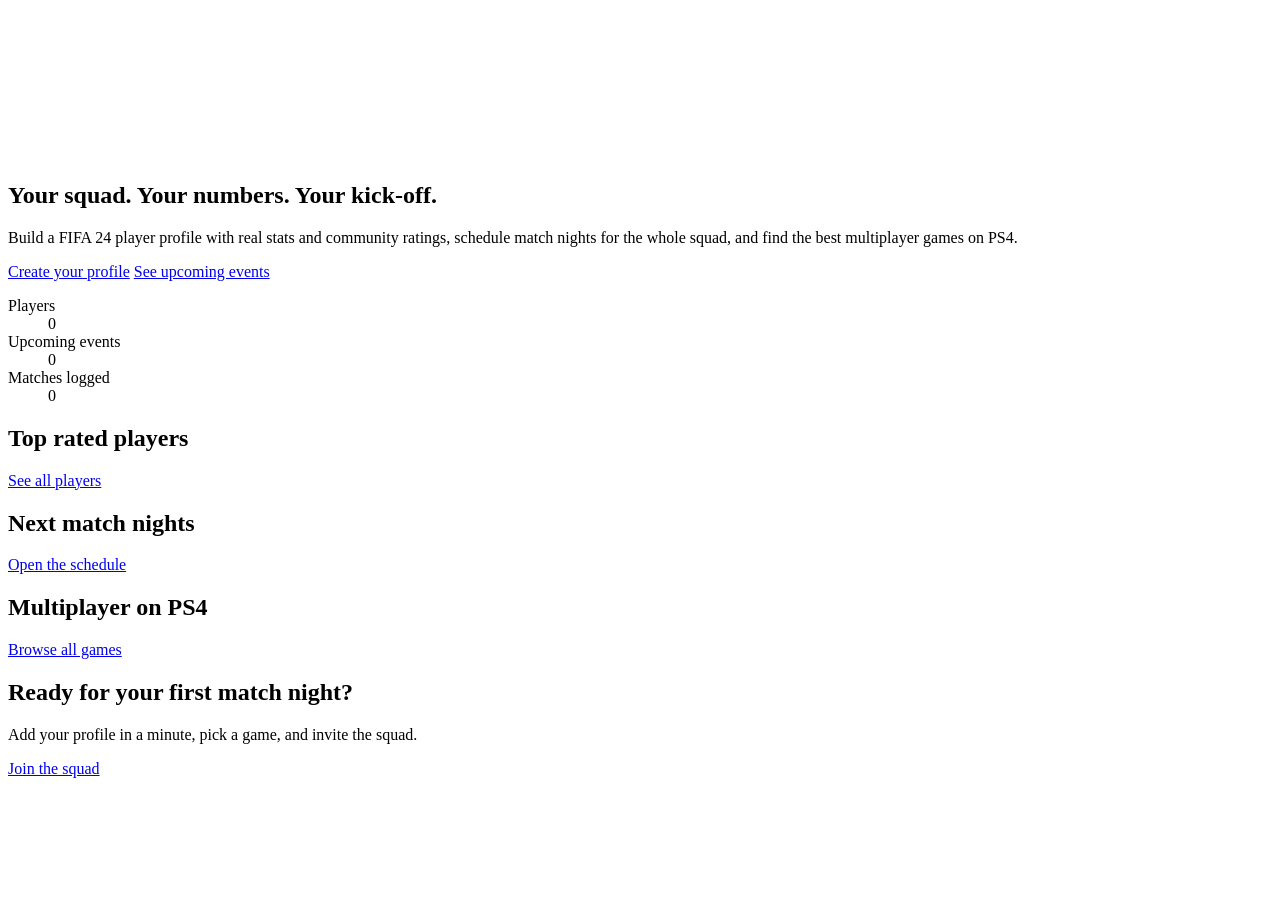
==== index.html @ e1622a7c "Add files via upload" ====
<!DOCTYPE html>
<html lang="en">
<head>
  <meta charset="UTF-8">
  <meta name="viewport" content="width=device-width, initial-scale=1">
  <title>PitchLine - The PS4 football squad hub</title>
  <meta name="description" content="Player profiles, ratings, stats and match-night scheduling for FIFA 24 on PS4.">
  <link rel="preconnect" href="https://fonts.googleapis.com">
  <link rel="preconnect" href="https://fonts.gstatic.com" crossorigin>
  <link href="https://fonts.googleapis.com/css2?family=Barlow+Condensed:ital,wght@0,600;0,700;1,700&family=DM+Sans:wght@400;500;700&display=swap" rel="stylesheet">
  <link rel="stylesheet" href="css/style.css">
</head>
<body data-page="home">
  <header id="site-header" class="site-header"></header>

  <main id="main">
    <section class="hero">
      <canvas id="hero-canvas" aria-hidden="true"></canvas>
      <div class="container hero-grid">
        <div class="hero-copy">
          <h1>Your squad. Your numbers. Your kick-off.</h1>
          <p class="lead">Build a FIFA 24 player profile with real stats and community ratings, schedule match nights for the whole squad, and find the best multiplayer games on PS4.</p>
          <div class="hero-cta">
            <a class="btn btn-big" href="players.html#new">Create your profile</a>
            <a class="btn btn-big btn-ghost" href="events.html">See upcoming events</a>
          </div>
          <dl class="hero-stats">
            <div><dt>Players</dt><dd id="stat-players" data-count="0">0</dd></div>
            <div><dt>Upcoming events</dt><dd id="stat-events" data-count="0">0</dd></div>
            <div><dt>Matches logged</dt><dd id="stat-matches" data-count="0">0</dd></div>
          </dl>
        </div>
        <div class="hero-showcase">
          <div id="hero-card"></div>
          <p id="hero-card-caption" class="caption"></p>
        </div>
      </div>
    </section>

    <section class="section container">
      <div class="section-head"><h2>Top rated players</h2><a href="players.html">See all players</a></div>
      <div class="card-grid" id="top-players"></div>
    </section>

    <section class="section container">
      <div class="section-head"><h2>Next match nights</h2><a href="events.html">Open the schedule</a></div>
      <div class="mini-grid" id="next-events"></div>
    </section>

    <section class="section container">
      <div class="section-head"><h2>Multiplayer on PS4</h2><a href="games.html">Browse all games</a></div>
      <div class="game-grid" id="game-strip"></div>
    </section>

    <section class="section container cta">
      <h2>Ready for your first match night?</h2>
      <p>Add your profile in a minute, pick a game, and invite the squad.</p>
      <a class="btn btn-big" href="players.html#new">Join the squad</a>
    </section>
  </main>

  <footer id="site-footer" class="site-footer"></footer>

  <script src="js/data.js"></script>
  <script src="js/common.js"></script>
  <script src="js/home.js"></script>
</body>
</html>
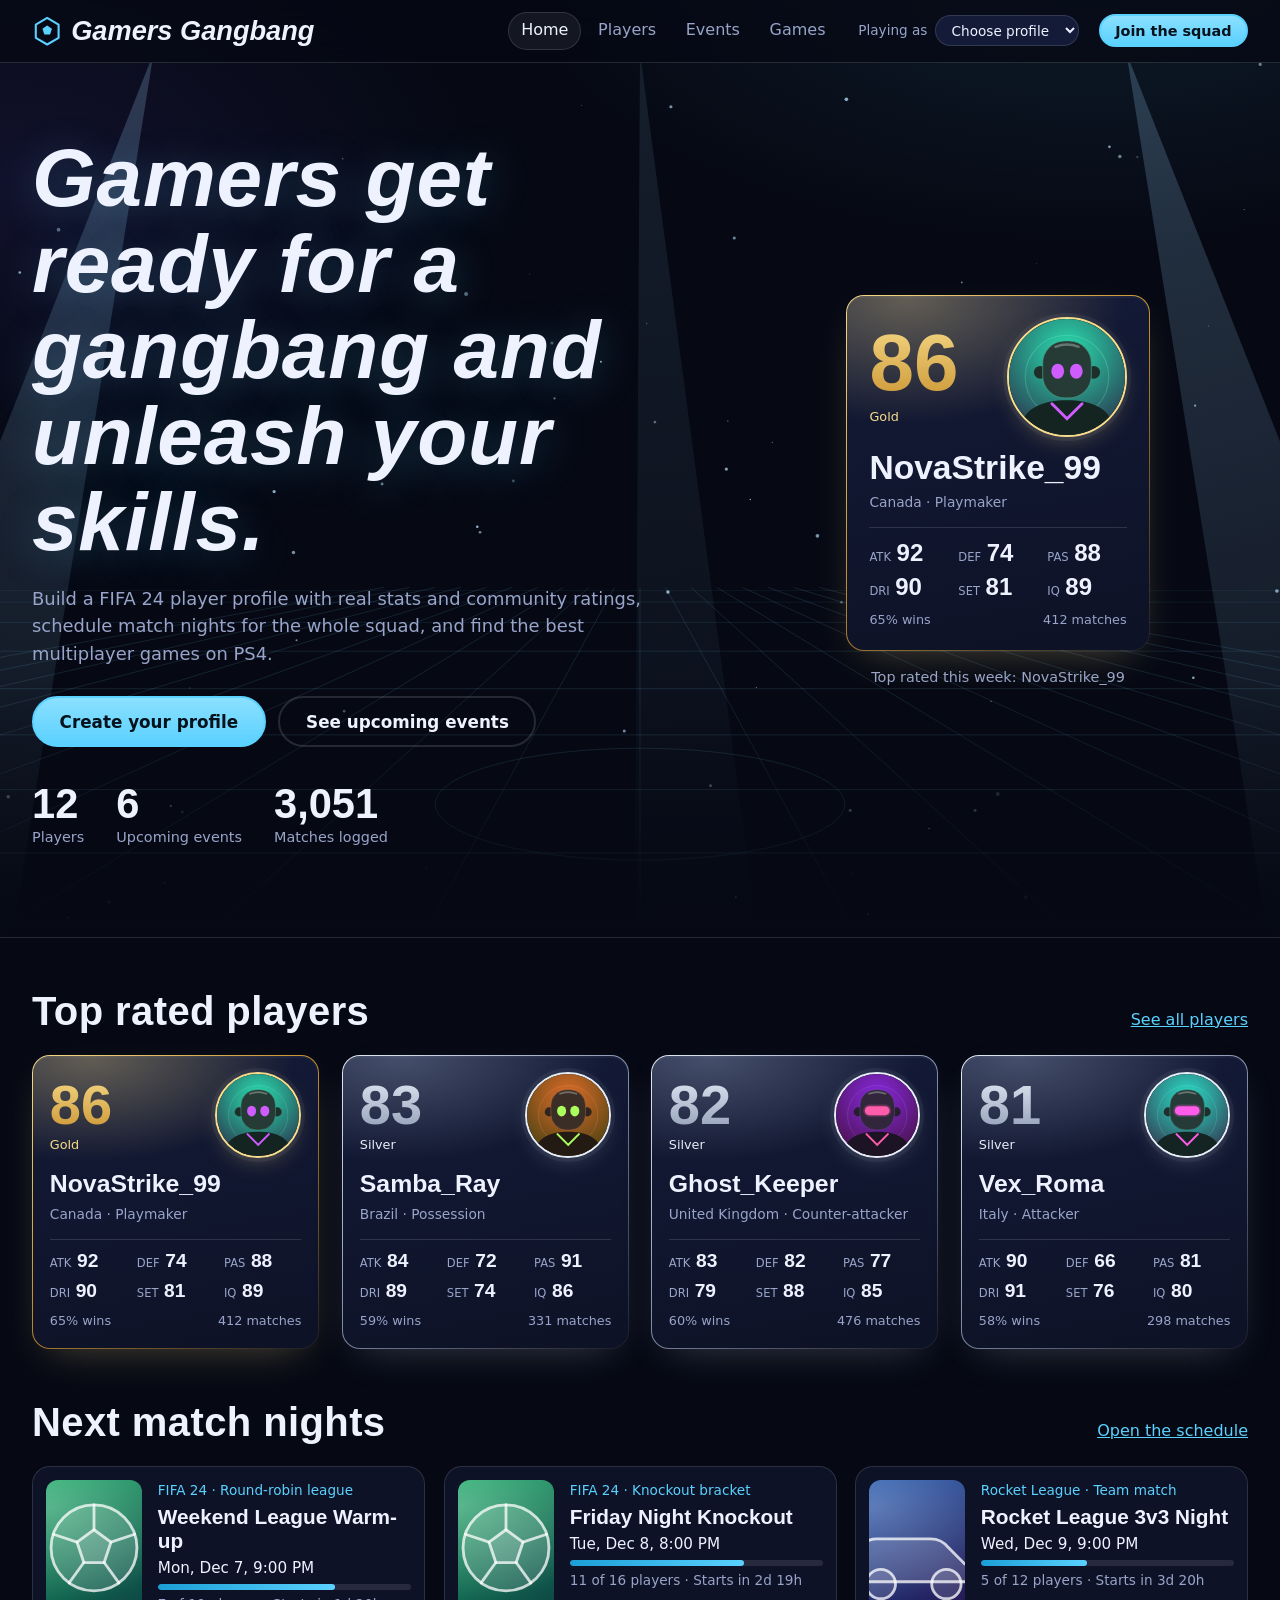
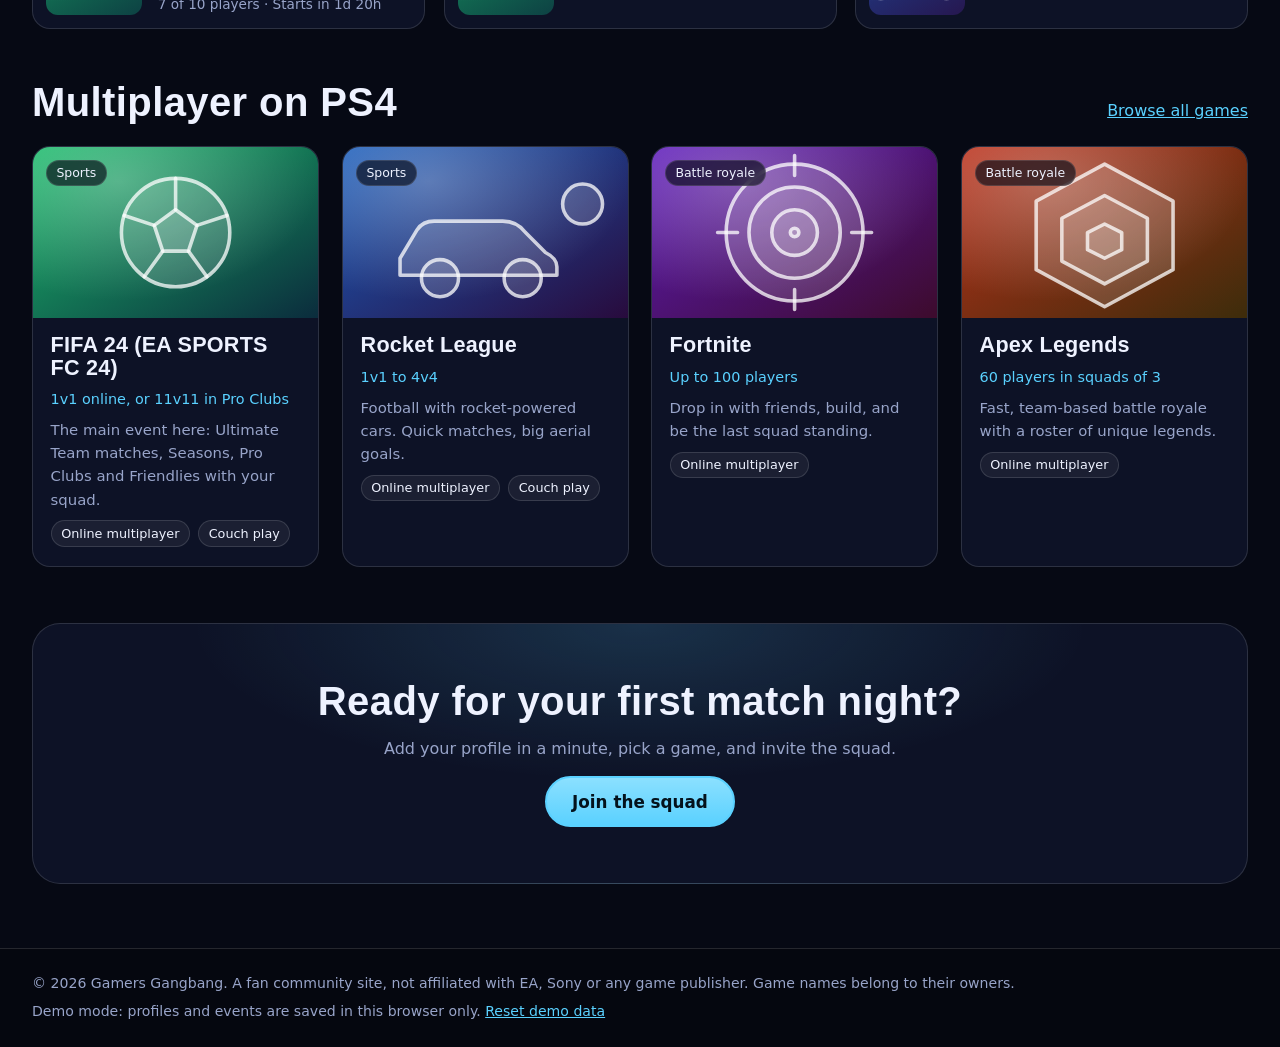
==== commit 0a3587aa: "Update hero section heading text" ====
--- a/index.html
+++ b/index.html
@@ -18,7 +18,7 @@
       <canvas id="hero-canvas" aria-hidden="true"></canvas>
       <div class="container hero-grid">
         <div class="hero-copy">
-          <h1>Your squad. Your numbers. Your kick-off.</h1>
+          <h1>Gamers get ready for a gangbang and unleash your skills.</h1>
           <p class="lead">Build a FIFA 24 player profile with real stats and community ratings, schedule match nights for the whole squad, and find the best multiplayer games on PS4.</p>
           <div class="hero-cta">
             <a class="btn btn-big" href="players.html#new">Create your profile</a>
--- a/css/style.css
+++ b/css/style.css
@@ -0,0 +1,351 @@
+/* PitchLine: stadium-at-night look. Change the colours in :root. */
+:root {
+  --ink: #060914;
+  --ink-2: #0d1226;
+  --ink-3: #141b38;
+  --glass: rgba(255, 255, 255, 0.06);
+  --line: rgba(255, 255, 255, 0.13);
+  --text: #eef2ff;
+  --muted: #98a4c9;
+  --cyan: #5ad1ff;
+  --cyan-deep: #1b9fd6;
+  --gold-1: #f7dc8a; --gold-2: #c8912e;
+  --silver-1: #e6edf7; --silver-2: #8b98b2;
+  --bronze-1: #e6a672; --bronze-2: #8f5530;
+  --win: #37d67a; --draw: #f0c04a; --loss: #ff6b6b;
+  --display: "Barlow Condensed", "Arial Narrow", "Roboto Condensed", Impact, sans-serif;
+  --body: "DM Sans", system-ui, -apple-system, "Segoe UI", Roboto, sans-serif;
+  --radius: 18px;
+}
+
+* { box-sizing: border-box; }
+html { scroll-behavior: smooth; }
+body {
+  margin: 0; min-height: 100vh; display: flex; flex-direction: column;
+  font-family: var(--body); color: var(--text); line-height: 1.55;
+  background:
+    radial-gradient(60rem 30rem at 85% -5%, rgba(90, 209, 255, 0.10), transparent 60%),
+    radial-gradient(50rem 30rem at 0% 20%, rgba(120, 90, 255, 0.10), transparent 60%),
+    var(--ink);
+  background-attachment: fixed;
+}
+main { flex: 1; }
+h1, h2, h3, h4 { font-family: var(--display); line-height: 1.05; margin: 0; font-weight: 700; letter-spacing: 0.01em; }
+h1 { font-size: clamp(2.6rem, 6.4vw, 5.2rem); font-style: italic; }
+h2 { font-size: clamp(1.8rem, 3.6vw, 2.5rem); }
+h3 { font-size: 1.35rem; }
+p { margin: 0; }
+a { color: var(--cyan); }
+img, svg { max-width: 100%; }
+.container { width: min(76rem, 100% - 2.5rem); margin-inline: auto; }
+.sr-only { position: absolute; width: 1px; height: 1px; overflow: hidden; clip: rect(0 0 0 0); white-space: nowrap; }
+[hidden] { display: none !important; }
+.lead { color: var(--muted); font-size: 1.12rem; max-width: 40rem; }
+.hint { color: var(--muted); font-size: 0.9rem; }
+.caption { color: var(--muted); font-size: 0.9rem; text-align: center; margin-top: 0.9rem; }
+.empty { color: var(--muted); padding: 2rem 0; }
+:focus-visible { outline: 3px solid #fff; outline-offset: 2px; }
+
+/* ---------- buttons ---------- */
+.btn {
+  display: inline-flex; align-items: center; justify-content: center; gap: 0.4rem;
+  font: 700 0.98rem var(--body); text-decoration: none; cursor: pointer; color: #04121c;
+  padding: 0.62rem 1.15rem; border-radius: 999px; border: 2px solid var(--cyan);
+  background: linear-gradient(180deg, #8be0ff, var(--cyan)); transition: transform .15s, box-shadow .15s, background .15s;
+}
+.btn:hover { box-shadow: 0 6px 24px rgba(90, 209, 255, 0.35); transform: translateY(-1px); }
+.btn:disabled { opacity: 0.55; cursor: not-allowed; transform: none; box-shadow: none; }
+.btn-ghost { background: transparent; color: var(--text); border-color: var(--line); }
+.btn-ghost:hover { border-color: var(--cyan); box-shadow: none; background: rgba(90, 209, 255, 0.08); }
+.btn-big { padding: 0.85rem 1.6rem; font-size: 1.05rem; }
+.btn-small { padding: 0.4rem 0.9rem; font-size: 0.9rem; }
+.linkbtn { background: none; border: 0; padding: 0; font: inherit; color: var(--cyan); text-decoration: underline; cursor: pointer; }
+
+/* ---------- header / footer ---------- */
+.site-header { position: sticky; top: 0; z-index: 30; background: rgba(6, 9, 20, 0.72); backdrop-filter: blur(14px); -webkit-backdrop-filter: blur(14px); border-bottom: 1px solid var(--line); }
+.bar { display: flex; align-items: center; gap: 1.25rem; padding: 0.75rem 0; flex-wrap: wrap; }
+.brand { display: inline-flex; align-items: center; gap: 0.55rem; font: italic 700 1.7rem var(--display); color: var(--text); text-decoration: none; margin-right: auto; }
+.brand-mark { width: 1.9rem; height: 1.9rem; color: var(--cyan); }
+.bar nav { display: flex; gap: 0.25rem; }
+.bar nav a { color: var(--muted); text-decoration: none; padding: 0.4rem 0.8rem; border-radius: 999px; font-weight: 500; }
+.bar nav a:hover { color: var(--text); }
+.bar nav a[aria-current="page"] { color: var(--text); background: var(--glass); box-shadow: inset 0 0 0 1px var(--line); }
+.me-pick { display: flex; align-items: center; gap: 0.5rem; color: var(--muted); font-size: 0.85rem; }
+.me-pick select { font: inherit; color: var(--text); background: var(--ink-3); border: 1px solid var(--line); border-radius: 999px; padding: 0.35rem 0.7rem; max-width: 11rem; }
+.site-footer { border-top: 1px solid var(--line); margin-top: 4rem; padding: 1.5rem 0; color: var(--muted); font-size: 0.88rem; background: rgba(0, 0, 0, 0.25); }
+.foot { display: grid; gap: 0.4rem; }
+
+/* ---------- hero ---------- */
+.hero { position: relative; overflow: hidden; border-bottom: 1px solid var(--line); }
+#hero-canvas { position: absolute; inset: 0; width: 100%; height: 100%; display: block; }
+.hero::after { content: ""; position: absolute; inset: auto 0 0 0; height: 30%; background: linear-gradient(180deg, transparent, var(--ink)); pointer-events: none; }
+.hero-grid { position: relative; z-index: 1; display: grid; grid-template-columns: 1.15fr 0.85fr; gap: 2.5rem; align-items: center; padding: 4.5rem 0 5.5rem; min-height: 34rem; }
+.hero-copy h1 { text-shadow: 0 6px 40px rgba(90, 209, 255, 0.25); }
+.hero-copy .lead { margin: 1.25rem 0 1.75rem; }
+.hero-cta { display: flex; flex-wrap: wrap; gap: 0.8rem; }
+.hero-stats { display: flex; flex-wrap: wrap; gap: 2rem; margin: 2.25rem 0 0; }
+.hero-stats div { display: grid; gap: 0.1rem; }
+.hero-stats dt { color: var(--muted); font-size: 0.9rem; order: 2; }
+.hero-stats dd { margin: 0; font: 700 2.6rem var(--display); color: var(--text); line-height: 1; }
+.hero-showcase { display: grid; justify-items: center; }
+#hero-card { width: min(19rem, 100%); }
+
+/* ---------- sections ---------- */
+.section { padding: 3.25rem 0 0; }
+.section-tight { padding-top: 1.5rem; }
+.section-head { display: flex; align-items: baseline; justify-content: space-between; gap: 1rem; margin-bottom: 1.4rem; flex-wrap: wrap; }
+.page-head { padding: 3rem 0 0.5rem; display: grid; gap: 1rem; justify-items: start; }
+.page-head h1 { font-size: clamp(2.4rem, 5.5vw, 4rem); }
+.cta { text-align: center; display: grid; justify-items: center; gap: 0.9rem; padding: 3.5rem 1.5rem; margin-top: 3.5rem; border: 1px solid var(--line); border-radius: 28px; background: radial-gradient(40rem 14rem at 50% 0%, rgba(90, 209, 255, 0.16), transparent 70%), var(--ink-2); }
+.cta p { color: var(--muted); }
+
+/* ---------- toolbar / chips ---------- */
+.toolbar { display: flex; flex-wrap: wrap; gap: 0.8rem; align-items: center; width: 100%; }
+.search { flex: 1 1 18rem; }
+.search input, .select select { width: 100%; font: inherit; color: var(--text); background: var(--ink-3); border: 1px solid var(--line); border-radius: 999px; padding: 0.65rem 1rem; }
+.select { display: flex; align-items: center; gap: 0.5rem; color: var(--muted); font-size: 0.9rem; }
+.select select { width: auto; }
+.chips { display: flex; flex-wrap: wrap; gap: 0.5rem; }
+.chip { font: 500 0.92rem var(--body); color: var(--text); cursor: pointer; padding: 0.4rem 0.95rem; border-radius: 999px; border: 1px solid var(--line); background: var(--glass); }
+.chip:hover { border-color: var(--cyan); }
+.chip[aria-pressed="true"] { background: var(--cyan); color: #04121c; border-color: var(--cyan); font-weight: 700; }
+.tag { display: inline-block; font-size: 0.8rem; padding: 0.15rem 0.6rem; border-radius: 999px; border: 1px solid var(--line); background: var(--glass); color: var(--text); }
+.tag-me { border-color: var(--win); color: var(--win); }
+.count { color: var(--muted); font-size: 0.9rem; }
+
+/* ---------- avatars ---------- */
+.av-svg, .av-img { display: block; width: 100%; height: 100%; object-fit: cover; }
+
+/* ---------- player cards (tilt + holographic sheen) ---------- */
+.tier-gold { --t1: var(--gold-1); --t2: var(--gold-2); --glow: rgba(247, 220, 138, 0.35); }
+.tier-silver { --t1: var(--silver-1); --t2: var(--silver-2); --glow: rgba(200, 215, 240, 0.28); }
+.tier-bronze { --t1: var(--bronze-1); --t2: var(--bronze-2); --glow: rgba(230, 166, 114, 0.28); }
+.card-grid { display: grid; grid-template-columns: repeat(auto-fill, minmax(14.5rem, 1fr)); gap: 1.4rem; }
+.tilt { transform: perspective(800px) rotateX(var(--rx, 0deg)) rotateY(var(--ry, 0deg)); transition: transform 0.18s ease-out, box-shadow 0.2s; will-change: transform; }
+.pcard {
+  position: relative; display: grid; gap: 0.35rem; text-align: left; width: 100%; padding: 1rem 1.05rem 1.05rem;
+  font: inherit; color: var(--text); cursor: pointer; overflow: hidden; isolation: isolate;
+  border: 1.5px solid transparent; border-radius: var(--radius);
+  background: linear-gradient(170deg, var(--ink-3), var(--ink-2)) padding-box, linear-gradient(140deg, var(--t1), var(--t2) 45%, rgba(255,255,255,.08)) border-box;
+  box-shadow: 0 14px 40px -18px var(--glow), 0 2px 0 rgba(255,255,255,.04) inset;
+}
+.pcard::before { content: ""; position: absolute; inset: 0; z-index: -1; background: radial-gradient(120% 60% at 20% 0%, var(--glow), transparent 60%); }
+.pcard::after { content: ""; position: absolute; inset: 0; pointer-events: none; opacity: 0; transition: opacity .25s; mix-blend-mode: soft-light;
+  background: radial-gradient(circle at var(--mx, 50%) var(--my, 30%), rgba(255,255,255,.85), transparent 55%), linear-gradient(115deg, transparent 30%, rgba(90,209,255,.5) 45%, rgba(255,120,220,.45) 55%, transparent 70%); }
+.pcard:hover { box-shadow: 0 22px 50px -16px var(--glow); }
+.pcard:hover::after { opacity: 0.7; }
+.pc-top { display: flex; justify-content: space-between; align-items: flex-start; }
+.pc-ovr { display: grid; line-height: 1; }
+.pc-ovr b { font: 700 3.5rem var(--display); background: linear-gradient(180deg, var(--t1), var(--t2)); -webkit-background-clip: text; background-clip: text; color: transparent; }
+.pc-ovr i { font-style: normal; font-size: 0.8rem; color: var(--t1); margin-top: 0.15rem; }
+.pc-av { width: 5.4rem; height: 5.4rem; border-radius: 50%; overflow: hidden; border: 2px solid var(--t1); box-shadow: 0 0 0 4px rgba(255,255,255,.05), 0 8px 24px -8px var(--glow); background: var(--ink); }
+.pc-name { font: 700 1.55rem var(--display); margin-top: 0.4rem; overflow-wrap: anywhere; }
+.pc-sub { color: var(--muted); font-size: 0.86rem; }
+.pc-stats { display: grid; grid-template-columns: repeat(3, 1fr); gap: 0.4rem 0.6rem; margin-top: 0.5rem; padding-top: 0.65rem; border-top: 1px solid var(--line); }
+.pc-stats span { display: flex; align-items: baseline; gap: 0.35rem; }
+.pc-stats b { font: 700 1.2rem var(--display); }
+.pc-stats em { font-style: normal; font-size: 0.72rem; color: var(--muted); }
+.pc-foot { display: flex; justify-content: space-between; font-size: 0.8rem; color: var(--muted); margin-top: 0.2rem; }
+.pcard-big { padding: 1.3rem 1.4rem 1.3rem; }
+.pcard-big .pc-ovr b { font-size: 5rem; }
+.pcard-big .pc-av { width: 7.5rem; height: 7.5rem; }
+.pcard-big .pc-name { font-size: 2.1rem; }
+.pcard-big .pc-stats b { font-size: 1.5rem; }
+
+/* ---------- games ---------- */
+.game-grid { display: grid; grid-template-columns: repeat(auto-fill, minmax(17rem, 1fr)); gap: 1.4rem; }
+.game-card { display: flex; flex-direction: column; overflow: hidden; border-radius: var(--radius); border: 1px solid var(--line); background: var(--ink-2); }
+.game-card:hover { box-shadow: 0 22px 50px -20px rgba(90, 209, 255, 0.35); }
+.game-art { position: relative; aspect-ratio: 5 / 3; overflow: hidden; }
+.game-svg { display: block; width: 100%; height: 100%; }
+.game-cat { position: absolute; left: 0.8rem; top: 0.8rem; font-size: 0.78rem; padding: 0.15rem 0.6rem; border-radius: 999px; background: rgba(6, 9, 20, 0.65); border: 1px solid var(--line); backdrop-filter: blur(6px); }
+.game-body { display: grid; gap: 0.55rem; padding: 1rem 1.1rem 1.2rem; flex: 1; align-content: start; }
+.game-players { color: var(--cyan); font-size: 0.9rem; font-weight: 500; }
+.game-blurb { color: var(--muted); font-size: 0.93rem; }
+.game-events { color: var(--muted); font-size: 0.85rem; }
+.game-body .btn { justify-self: start; }
+.note { margin-top: 1.5rem; }
+
+/* ---------- events ---------- */
+.mini-grid { display: grid; grid-template-columns: repeat(auto-fit, minmax(17rem, 1fr)); gap: 1.2rem; }
+.ev-mini { display: grid; grid-template-columns: 6rem 1fr; gap: 1rem; padding: 0.8rem; text-decoration: none; color: var(--text); border-radius: var(--radius); border: 1px solid var(--line); background: var(--ink-2); }
+.ev-mini-art { border-radius: 12px; overflow: hidden; min-height: 6rem; }
+.ev-mini-art .game-svg { height: 100%; }
+.ev-mini-body { display: grid; gap: 0.25rem; align-content: start; }
+.ev-mini-body strong { font: 700 1.3rem var(--display); }
+.ev-meta { color: var(--cyan); font-size: 0.85rem; font-weight: 500; }
+.ev-when { color: var(--text); font-size: 0.95rem; }
+.ev-count { color: var(--muted); font-size: 0.85rem; margin-left: 0.4rem; }
+.ev-mini .ev-count { margin-left: 0; }
+.slots { height: 6px; border-radius: 6px; background: rgba(255, 255, 255, 0.1); overflow: hidden; }
+.slots span { display: block; height: 100%; border-radius: 6px; background: linear-gradient(90deg, var(--cyan-deep), var(--cyan)); }
+.slot-text { color: var(--muted); font-size: 0.85rem; }
+
+.events-layout { display: grid; grid-template-columns: 1fr 19rem; gap: 2rem; padding-top: 2rem; align-items: start; }
+.list-head { display: flex; justify-content: space-between; align-items: baseline; gap: 1rem; margin-bottom: 0.9rem; }
+.event-list { display: grid; gap: 1.1rem; margin-top: 1.1rem; }
+.event { display: grid; grid-template-columns: 10.5rem 1fr auto; gap: 1.2rem; padding: 0.9rem; border-radius: var(--radius); border: 1px solid var(--line); background: linear-gradient(170deg, var(--ink-3), var(--ink-2)); align-items: center; }
+.event.state-live { border-color: var(--win); box-shadow: 0 0 0 1px var(--win) inset; }
+.event.state-past { opacity: 0.72; }
+.ev-art { position: relative; border-radius: 12px; overflow: hidden; align-self: stretch; min-height: 8rem; }
+.ev-art .game-svg { position: absolute; inset: 0; height: 100%; }
+.date-badge { position: absolute; left: 0.5rem; top: 0.5rem; display: grid; text-align: center; min-width: 3rem; padding: 0.25rem 0.4rem; border-radius: 10px; background: rgba(6, 9, 20, 0.78); border: 1px solid var(--line); backdrop-filter: blur(6px); }
+.date-badge b { font: 700 1.5rem var(--display); line-height: 1; }
+.date-badge i { font-style: normal; font-size: 0.75rem; color: var(--muted); }
+.ev-main { display: grid; gap: 0.35rem; min-width: 0; }
+.ev-main h3 { font-size: 1.6rem; }
+.stack { display: flex; align-items: center; margin-top: 0.3rem; }
+.mini-av { width: 1.9rem; height: 1.9rem; border-radius: 50%; overflow: hidden; border: 2px solid var(--ink-2); margin-left: -0.5rem; background: var(--ink); display: inline-block; flex: none; }
+.mini-av:first-child { margin-left: 0; }
+.mini-more { margin-left: 0.4rem; font-size: 0.85rem; color: var(--muted); }
+.ev-actions { display: grid; gap: 0.5rem; justify-items: stretch; }
+.events-side { position: sticky; top: 5.5rem; padding: 1.1rem; border-radius: var(--radius); border: 1px solid var(--line); background: var(--ink-2); display: grid; gap: 0.8rem; }
+.cal-head { display: flex; align-items: center; justify-content: space-between; }
+.cal-head h2 { font-size: 1.5rem; }
+.cal-nav { width: 2.2rem; height: 2.2rem; border-radius: 50%; border: 1px solid var(--line); background: var(--glass); color: var(--text); font-size: 1.3rem; cursor: pointer; line-height: 1; }
+.cal-nav:hover { border-color: var(--cyan); }
+.cal-grid { display: grid; grid-template-columns: repeat(7, 1fr); gap: 0.25rem; }
+.dow { text-align: center; font-size: 0.75rem; color: var(--muted); padding-bottom: 0.2rem; }
+.day { position: relative; aspect-ratio: 1; display: grid; place-items: center; align-content: center; gap: 2px; font: 500 0.88rem var(--body); color: var(--text); background: transparent; border: 1px solid transparent; border-radius: 10px; cursor: pointer; padding: 0; }
+.day:hover { background: var(--glass); }
+.day.today { border-color: var(--cyan); }
+.day.selected { background: var(--cyan); color: #04121c; font-weight: 700; }
+.empty-day { pointer-events: none; }
+.dots { display: flex; gap: 2px; height: 5px; }
+.dots i { width: 5px; height: 5px; border-radius: 50%; display: block; }
+
+/* ---------- dialogs ---------- */
+dialog { color: var(--text); width: min(62rem, 94vw); max-height: 92vh; overflow: auto; padding: 1.6rem; border: 1px solid var(--line); border-radius: 24px; background: linear-gradient(170deg, var(--ink-3), var(--ink-2)); box-shadow: 0 40px 120px rgba(0, 0, 0, 0.65); }
+dialog::backdrop { background: rgba(3, 5, 12, 0.72); backdrop-filter: blur(6px); }
+#add-dialog, #new-dialog { width: min(46rem, 94vw); }
+#add-dialog { width: min(54rem, 94vw); }
+.dlg-x { position: sticky; top: 0; display: block; margin: 0 0 -2.4rem auto; z-index: 2; width: 2.4rem; height: 2.4rem; border-radius: 50%; border: 1px solid var(--line); background: var(--ink); color: var(--text); font-size: 1.5rem; cursor: pointer; line-height: 1; }
+.dlg-x:hover { border-color: var(--cyan); }
+
+.pf-head { display: grid; grid-template-columns: auto 1fr auto; gap: 1.3rem; align-items: center; padding: 1.2rem; border-radius: var(--radius); background: radial-gradient(40rem 12rem at 0% 0%, var(--glow), transparent 70%), rgba(255,255,255,.03); border: 1px solid var(--line); }
+.pf-av { width: 7.5rem; height: 7.5rem; border-radius: 50%; overflow: hidden; border: 3px solid var(--t1); box-shadow: 0 10px 40px -10px var(--glow); }
+.pf-id { display: grid; gap: 0.5rem; min-width: 0; }
+.pf-id h2 { font-size: clamp(2rem, 4vw, 3rem); overflow-wrap: anywhere; }
+.pf-sub { color: var(--muted); }
+.pf-ovr { display: grid; text-align: center; line-height: 1; }
+.pf-ovr b { font: 700 5.5rem var(--display); background: linear-gradient(180deg, var(--t1), var(--t2)); -webkit-background-clip: text; background-clip: text; color: transparent; }
+.pf-ovr i { font-style: normal; color: var(--t1); }
+.pf-grid { display: grid; grid-template-columns: repeat(2, 1fr); gap: 1.1rem; margin-top: 1.1rem; }
+.pf-box { padding: 1.1rem 1.2rem; border-radius: var(--radius); border: 1px solid var(--line); background: rgba(255, 255, 255, 0.03); display: grid; gap: 0.8rem; align-content: start; }
+.pf-box h3 small { font: 400 0.85rem var(--body); color: var(--muted); }
+.pf-foot { display: flex; flex-wrap: wrap; gap: 0.7rem; margin-top: 1.3rem; }
+.radar { width: 100%; max-width: 20rem; margin: 0 auto; display: block; overflow: visible; }
+.radar-ring { fill: none; stroke: rgba(255, 255, 255, 0.13); }
+.radar-axis { stroke: rgba(255, 255, 255, 0.10); }
+.radar-shape { fill: rgba(90, 209, 255, 0.28); stroke: var(--cyan); stroke-width: 2; stroke-linejoin: round; filter: drop-shadow(0 0 8px rgba(90, 209, 255, 0.5)); }
+.radar-dot { fill: #fff; stroke: var(--cyan); stroke-width: 2; }
+.radar-label { fill: var(--muted); font: 600 11px var(--body); }
+.radar-val { fill: var(--text); font: 700 15px var(--display); }
+.wdl { display: flex; height: 12px; border-radius: 8px; overflow: hidden; gap: 2px; }
+.wdl span { display: block; min-width: 2px; }
+.wdl .w { background: var(--win); } .wdl .d { background: var(--draw); } .wdl .l { background: var(--loss); }
+.wdl-key { display: flex; gap: 1rem; font-size: 0.85rem; flex-wrap: wrap; }
+.k-w { color: var(--win); } .k-d { color: var(--draw); } .k-l { color: var(--loss); }
+.numbers { display: grid; grid-template-columns: repeat(3, 1fr); gap: 0.6rem; }
+.numbers div { display: grid; padding: 0.55rem 0.7rem; border-radius: 12px; background: rgba(255, 255, 255, 0.04); }
+.numbers b { font: 700 1.6rem var(--display); }
+.numbers span { color: var(--muted); font-size: 0.78rem; }
+.form-row { display: flex; align-items: center; gap: 0.4rem; color: var(--muted); font-size: 0.85rem; }
+.form-row span { margin-right: 0.4rem; }
+.fp { display: inline-grid; place-items: center; width: 1.7rem; height: 1.7rem; border-radius: 8px; font: 700 0.85rem var(--body); color: #04121c; }
+.fp-W { background: var(--win); } .fp-D { background: var(--draw); } .fp-L { background: var(--loss); }
+.rate-line { display: grid; grid-template-columns: 8rem 1fr auto; align-items: center; gap: 0.6rem; font-size: 0.93rem; }
+.rate-line b { font: 700 1.1rem var(--display); }
+.stars { font-size: 1.05rem; letter-spacing: 0.1em; background: linear-gradient(90deg, var(--gold-1) var(--v), rgba(255, 255, 255, 0.18) var(--v)); -webkit-background-clip: text; background-clip: text; color: transparent; }
+.rate-form { display: grid; gap: 0.5rem; padding-top: 0.6rem; border-top: 1px solid var(--line); }
+.rate-pick { display: grid; grid-template-columns: 8rem 1fr; align-items: center; font-size: 0.9rem; }
+.pick-stars { display: flex; gap: 0.1rem; }
+.pick-stars button { background: none; border: 0; cursor: pointer; font-size: 1.5rem; line-height: 1; color: rgba(255, 255, 255, 0.22); padding: 0 0.1rem; }
+.pick-stars button.on { color: var(--gold-1); }
+.facts { display: grid; gap: 0.5rem; margin: 0; }
+.facts div { display: flex; justify-content: space-between; gap: 1rem; border-top: 1px solid var(--line); padding-top: 0.5rem; }
+.facts dt { color: var(--muted); } .facts dd { margin: 0; text-align: right; }
+
+/* event details */
+.ed-head { display: grid; grid-template-columns: 12rem 1fr; gap: 1.2rem; align-items: center; }
+.ed-art { border-radius: 14px; overflow: hidden; aspect-ratio: 5 / 3; }
+.ed-title { display: grid; gap: 0.35rem; }
+.ed-title h2 { font-size: clamp(2rem, 4vw, 3rem); }
+.ed-desc { margin: 1.1rem 0; color: var(--muted); max-width: 48rem; }
+.ed-slots { display: grid; gap: 0.4rem; margin-bottom: 1.2rem; }
+.ed-cols { display: grid; grid-template-columns: 1fr 1fr; gap: 1.5rem; }
+.ed-cols h4 { font-size: 1.4rem; margin-bottom: 0.7rem; }
+.ed-cols h4 small, .team h5 small { font: 400 0.82rem var(--body); color: var(--muted); }
+.roster, .bracket, .team { display: grid; gap: 0.45rem; }
+.seat { display: flex; align-items: center; gap: 0.5rem; min-width: 0; }
+.seat .mini-av { margin-left: 0; width: 1.8rem; height: 1.8rem; border-color: var(--line); }
+.seat span:not(.mini-av) { overflow: hidden; text-overflow: ellipsis; white-space: nowrap; }
+.seat b { margin-left: auto; font: 700 1rem var(--display); color: var(--cyan); }
+.seat em { font-style: normal; color: var(--muted); font-size: 0.78rem; min-width: 1.6rem; }
+.match { display: grid; gap: 0.3rem; padding: 0.6rem 0.75rem; border-radius: 12px; border: 1px solid var(--line); background: rgba(255, 255, 255, 0.03); }
+.match .vs { color: var(--muted); font-size: 0.75rem; padding-left: 2.1rem; }
+.teams { display: grid; grid-template-columns: 1fr 1fr; gap: 1rem; }
+.team h5 { font: 700 1.2rem var(--display); margin: 0 0 0.3rem; }
+
+/* ---------- forms ---------- */
+.form { display: grid; gap: 1rem; }
+.form h2 { margin-bottom: 0.2rem; }
+.form label, .form fieldset { display: grid; gap: 0.35rem; font-weight: 500; font-size: 0.93rem; }
+.form input, .form select, .form textarea { font: inherit; color: var(--text); background: var(--ink); border: 1px solid var(--line); border-radius: 12px; padding: 0.6rem 0.8rem; width: 100%; }
+.form input[type="range"] { padding: 0; accent-color: var(--cyan); }
+.form input[type="file"] { padding: 0.5rem; }
+.form fieldset { border: 1px solid var(--line); border-radius: 14px; padding: 0.9rem 1rem 1rem; margin: 0; min-width: 0; }
+.form legend { padding: 0 0.4rem; font-family: var(--display); font-size: 1.15rem; }
+.form-cols { display: grid; grid-template-columns: 1fr 1fr; gap: 1rem; }
+.form-col { display: grid; gap: 0.9rem; align-content: start; }
+.form-actions { display: flex; gap: 0.7rem; flex-wrap: wrap; }
+.photo-row { display: flex; gap: 1rem; align-items: center; }
+.photo-preview { width: 6rem; height: 6rem; flex: none; border-radius: 50%; overflow: hidden; border: 2px dashed var(--line); display: grid; place-items: center; text-align: center; font-size: 0.72rem; color: var(--muted); padding: 0.4rem; }
+.photo-preview img { border-radius: 50%; }
+.file { flex: 1; }
+.sliders { display: grid; gap: 0.5rem; }
+.slider span { display: flex; justify-content: space-between; }
+.overall-line { margin-top: 0.6rem; display: flex; align-items: center; gap: 0.6rem; }
+.overall-line b { font: 700 2rem var(--display); color: var(--cyan); }
+.rec-grid { display: grid; grid-template-columns: repeat(3, 1fr); gap: 0.8rem; }
+.status { padding: 0.7rem 1rem; border-radius: 12px; }
+.status.error { background: rgba(255, 107, 107, 0.12); border: 1px solid var(--loss); }
+
+/* ---------- toast ---------- */
+.toast { position: fixed; left: 50%; bottom: 1.6rem; transform: translate(-50%, 2rem); opacity: 0; pointer-events: none; z-index: 100; max-width: min(90vw, 32rem); padding: 0.75rem 1.2rem; border-radius: 999px; background: #0b1226; border: 1px solid var(--cyan); box-shadow: 0 12px 40px rgba(0, 0, 0, 0.5); transition: opacity 0.25s, transform 0.25s; text-align: center; }
+.toast.show { opacity: 1; transform: translate(-50%, 0); }
+
+/* ---------- responsive ---------- */
+@media (max-width: 62rem) {
+  .hero-grid { grid-template-columns: 1fr; padding: 3rem 0 4rem; }
+  .hero-showcase { justify-items: start; }
+  .events-layout { grid-template-columns: 1fr; }
+  .events-side { position: static; }
+  .pf-grid, .ed-cols { grid-template-columns: 1fr; }
+}
+@media (max-width: 40rem) {
+  .me-pick span, .bar > .btn-small { display: none; }
+  .bar { gap: 0.6rem; }
+  .bar nav { order: 3; width: 100%; overflow-x: auto; }
+  .event { grid-template-columns: 1fr; }
+  .ev-art { min-height: 6rem; }
+  .ev-actions { grid-template-columns: repeat(auto-fit, minmax(7rem, 1fr)); }
+  .pf-head { grid-template-columns: auto 1fr; }
+  .pf-ovr { grid-column: 1 / -1; text-align: left; grid-auto-flow: column; justify-content: start; align-items: baseline; gap: 0.6rem; }
+  .pf-ovr b { font-size: 3.5rem; }
+  .ed-head, .form-cols, .teams { grid-template-columns: 1fr; }
+  .rec-grid { grid-template-columns: repeat(2, 1fr); }
+  .rate-line, .rate-pick { grid-template-columns: 6.5rem 1fr auto; }
+  dialog { padding: 1.1rem; }
+}
+@media (prefers-reduced-motion: reduce) {
+  html { scroll-behavior: auto; }
+  .tilt, .toast, .btn { transition: none; }
+}
+.ed-title .ev-count { margin-left: 0; }
+
+.pf-head { padding-right: 3.6rem; }
+.ed-head { padding-right: 3.2rem; }
+.form h2 { padding-right: 3rem; }
+@media (max-width: 40rem) { .pf-head { padding-right: 1.2rem; padding-top: 3rem; } .ed-head { padding-top: 2.6rem; } }
+@media (max-width: 40rem) { .pf-av { width: 5rem; height: 5rem; } .pf-head { gap: 0.9rem; } .pf-id h2 { font-size: 1.9rem; } }
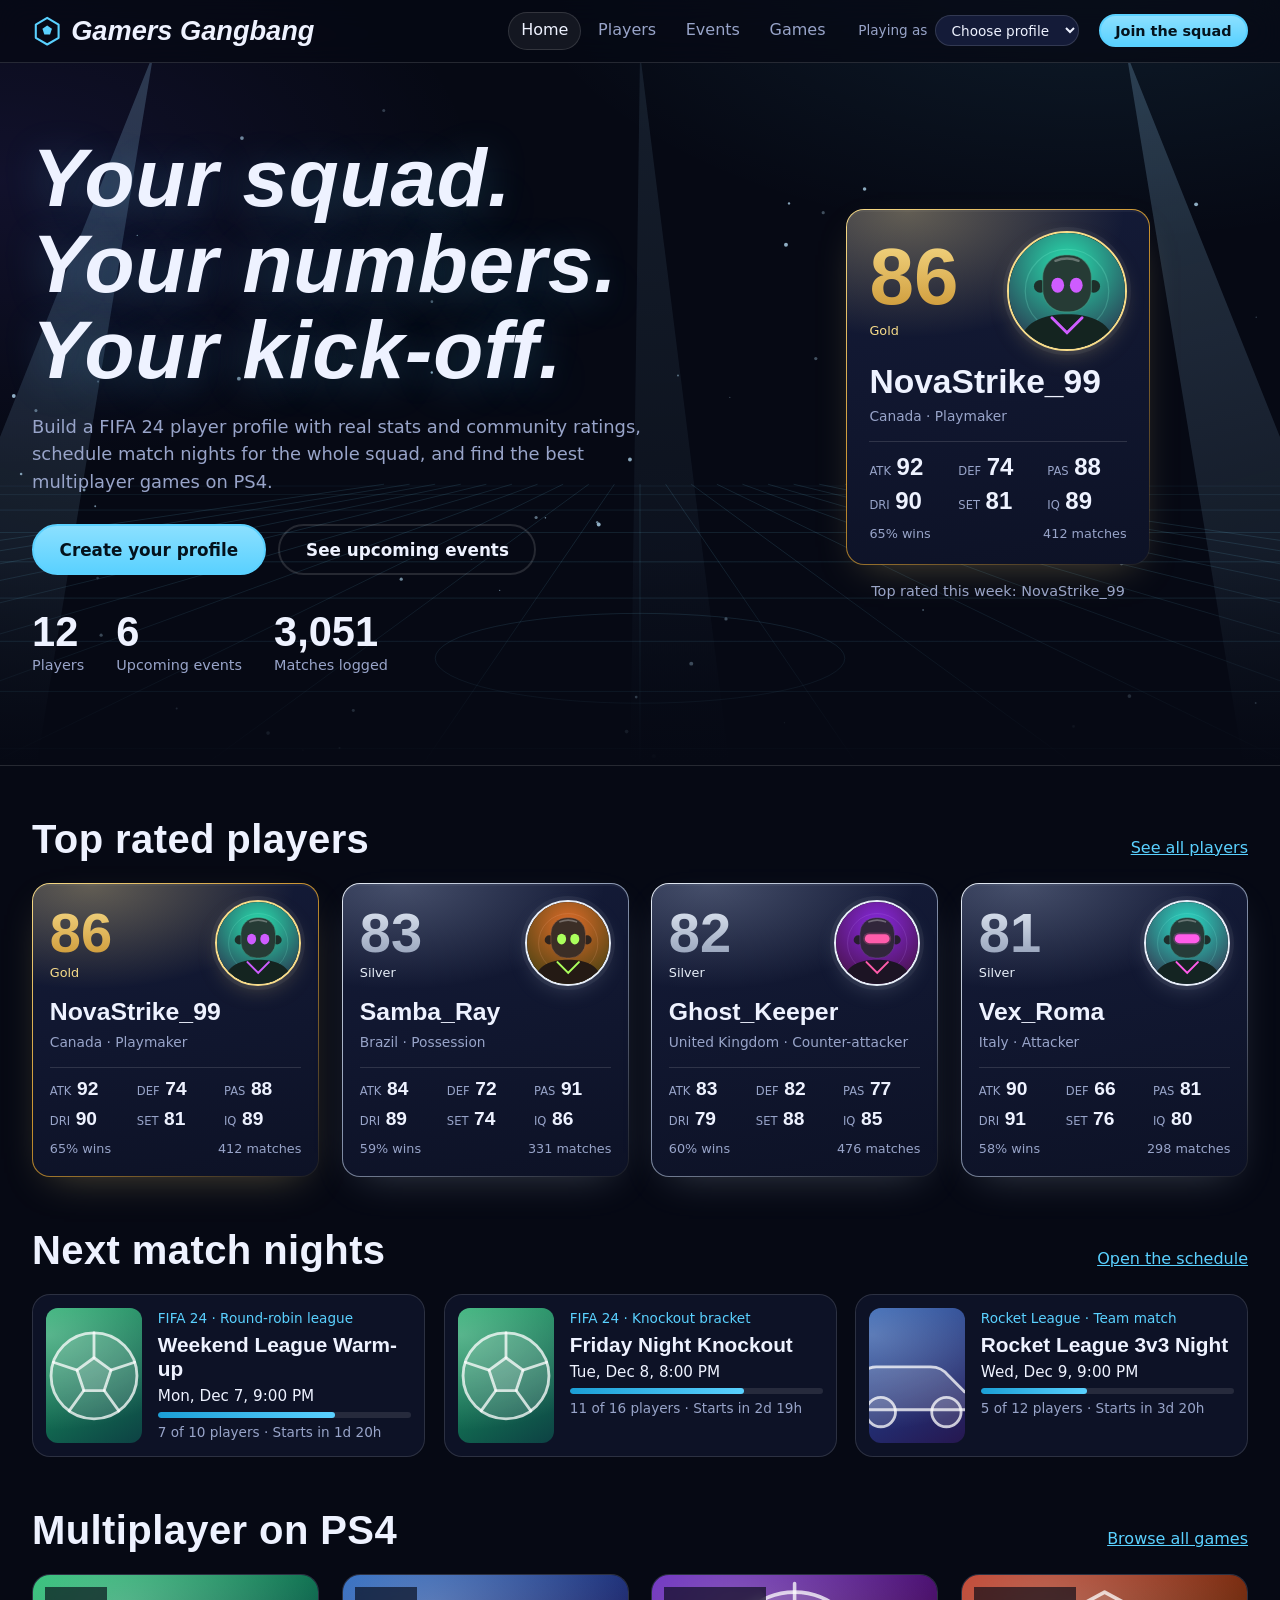
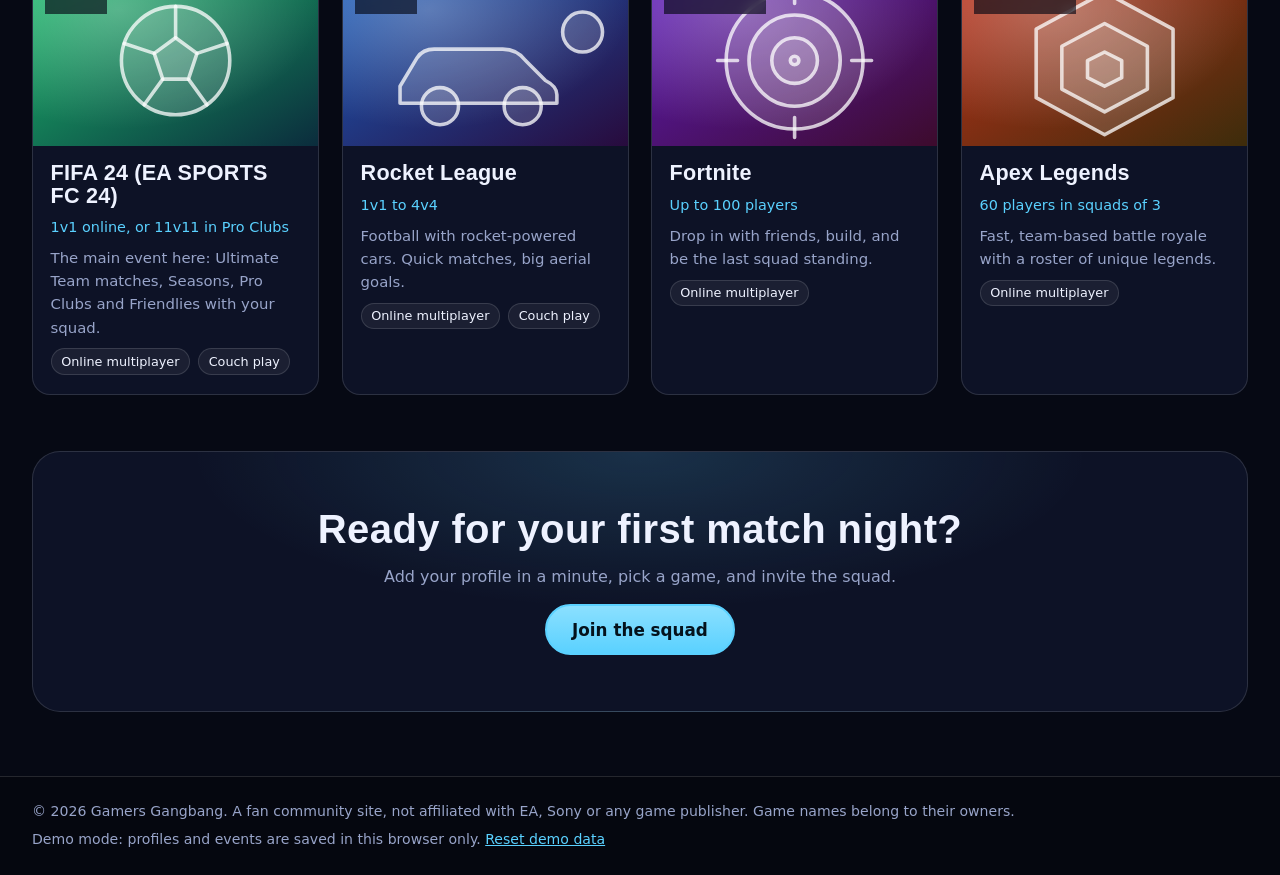
==== commit 7d46f435: "Add files via upload" ====
--- a/index.html
+++ b/index.html
@@ -3,7 +3,7 @@
 <head>
   <meta charset="UTF-8">
   <meta name="viewport" content="width=device-width, initial-scale=1">
-  <title>PitchLine - The PS4 football squad hub</title>
+  <title>Home</title>
   <meta name="description" content="Player profiles, ratings, stats and match-night scheduling for FIFA 24 on PS4.">
   <link rel="preconnect" href="https://fonts.googleapis.com">
   <link rel="preconnect" href="https://fonts.gstatic.com" crossorigin>
@@ -18,11 +18,11 @@
       <canvas id="hero-canvas" aria-hidden="true"></canvas>
       <div class="container hero-grid">
         <div class="hero-copy">
-          <h1>Gamers get ready for a gangbang and unleash your skills.</h1>
-          <p class="lead">Build a FIFA 24 player profile with real stats and community ratings, schedule match nights for the whole squad, and find the best multiplayer games on PS4.</p>
+          <h1 id="home-title">Your squad. Your numbers. Your kick-off.</h1>
+          <p class="lead" id="home-lead">Build a FIFA 24 player profile with real stats and community ratings, schedule match nights for the whole squad, and find the best multiplayer games on PS4.</p>
           <div class="hero-cta">
-            <a class="btn btn-big" href="players.html#new">Create your profile</a>
-            <a class="btn btn-big btn-ghost" href="events.html">See upcoming events</a>
+            <a class="btn btn-big" id="cta-primary" href="players.html#new">Create your profile</a>
+            <a class="btn btn-big btn-ghost" id="cta-secondary" href="events.html">See upcoming events</a>
           </div>
           <dl class="hero-stats">
             <div><dt>Players</dt><dd id="stat-players" data-count="0">0</dd></div>
@@ -38,24 +38,24 @@
     </section>
 
     <section class="section container">
-      <div class="section-head"><h2>Top rated players</h2><a href="players.html">See all players</a></div>
+      <div class="section-head"><h2 id="title-top">Top rated players</h2><a href="players.html">See all players</a></div>
       <div class="card-grid" id="top-players"></div>
     </section>
 
     <section class="section container">
-      <div class="section-head"><h2>Next match nights</h2><a href="events.html">Open the schedule</a></div>
+      <div class="section-head"><h2 id="title-events">Next match nights</h2><a href="events.html">Open the schedule</a></div>
       <div class="mini-grid" id="next-events"></div>
     </section>
 
     <section class="section container">
-      <div class="section-head"><h2>Multiplayer on PS4</h2><a href="games.html">Browse all games</a></div>
+      <div class="section-head"><h2 id="title-games">Multiplayer on PS4</h2><a href="games.html">Browse all games</a></div>
       <div class="game-grid" id="game-strip"></div>
     </section>
 
     <section class="section container cta">
-      <h2>Ready for your first match night?</h2>
-      <p>Add your profile in a minute, pick a game, and invite the squad.</p>
-      <a class="btn btn-big" href="players.html#new">Join the squad</a>
+      <h2 id="cta-title">Ready for your first match night?</h2>
+      <p id="cta-text">Add your profile in a minute, pick a game, and invite the squad.</p>
+      <a class="btn btn-big" id="cta-button" href="players.html#new">Join the squad</a>
     </section>
   </main>
 
